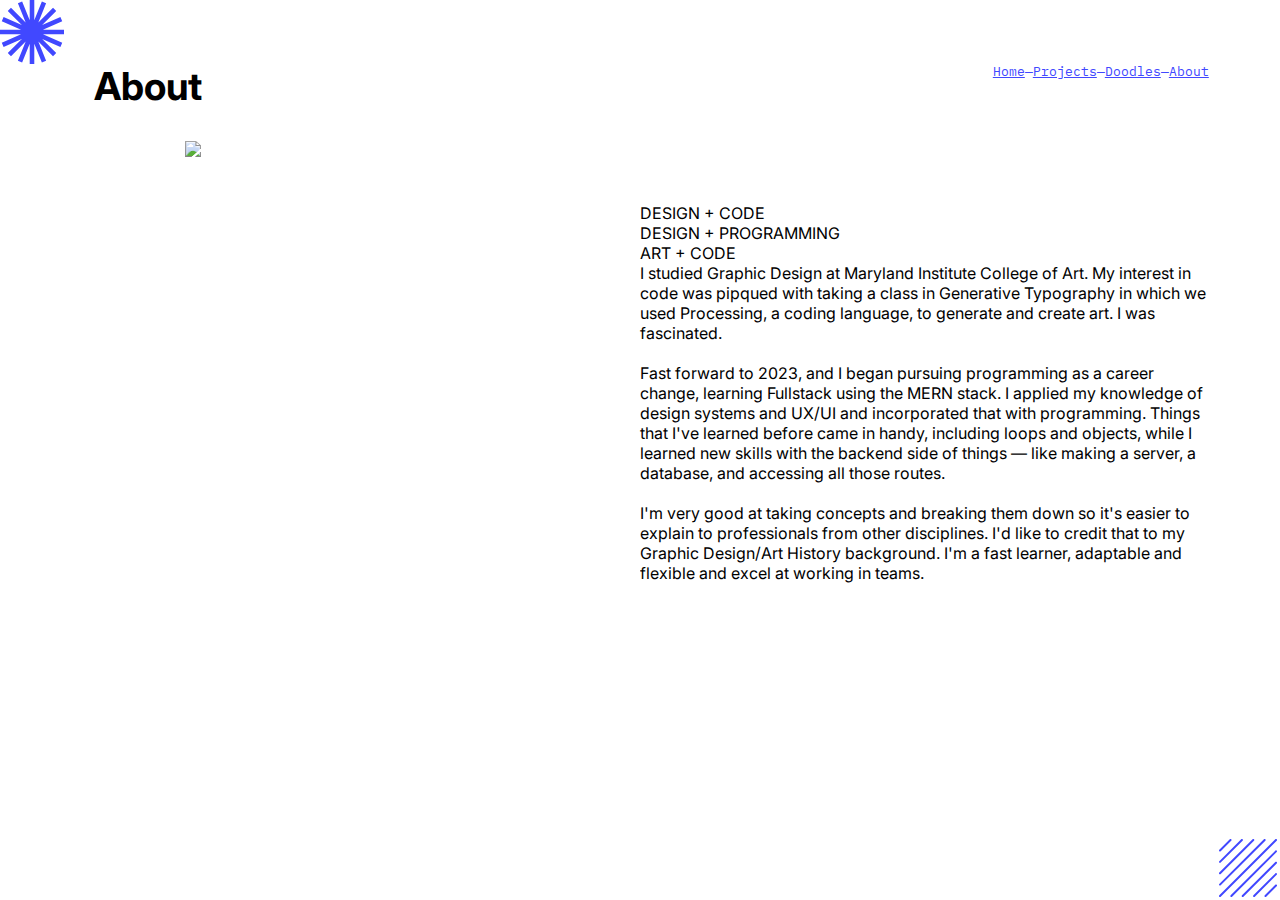
==== about.html @ 53359a03 "edited atm-exercise" ====
<!DOCTYPE html>
<html lang="en">
<head>
    <meta charset="UTF-8">
    <meta name="viewport" content="width=device-width, initial-scale=1.0">
    <!--GOOGLE FONTS IMPORT-->
    <link rel="preconnect" href="https://fonts.googleapis.com">
    <link rel="preconnect" href="https://fonts.gstatic.com" crossorigin>
    <link href="https://fonts.googleapis.com/css2?family=Inter:wght@400;500&display=swap" rel="stylesheet">
    
    <!--CSS Local-->
    <link rel="stylesheet" href="./css-js/styles.css">



    <title>Janet Shim Portfolio</title>

</head>
<body>
<!--NAV BAR-->
    <div class="container">
		<header>
		  <nav>
			<a href="/">Home</a>—<a href="/projects.html">Projects</a>—<a href="/processing.html">Doodles</a>—<a href="/about.html">About</a>
		  </nav>
		</header>
	  </div>
          <!--HERO IMAGE/LANDING PAGE MAIN GRAPHIC-->
    <img src="./images/asterisk.svg" class="logo-top">
    <img src="./images/213.svg" class="logo-bottom">
    <main>
      <h2 class="page-title selected-work">About</h2>
      <img src="images/janet-test.png" class="profile-image">
      <div class="aboutme">
        DESIGN + CODE
        <br />
        DESIGN + PROGRAMMING
        <br />
        ART + CODE
        <br />
        
        I studied Graphic Design at Maryland Institute College of Art. My interest in code was pipqued with taking a class in Generative Typography in which we used Processing, a coding language, to generate and create art. I was fascinated. 
        
        <br />
        <br />
        Fast forward to 2023, and I began pursuing programming as a career change, learning Fullstack using the MERN stack. I applied my knowledge of design systems and UX/UI and incorporated that with programming. Things that I've learned before came in handy, including loops and objects, while I learned new skills with the backend side of things — like making a server, a database, and accessing all those routes. 

        <br />
        <br />
        I'm very good at taking concepts and breaking them down so it's easier to explain to professionals from other disciplines. I'd like to credit that to my Graphic Design/Art History background. I'm a fast learner, adaptable and flexible and excel at working in teams.
      </div>
    </main>
    
</body>
</html>
---- css-js/styles.css ----
@import url('https://fonts.googleapis.com/css2?family=IBM+Plex+Mono&display=swap');
@import url('https://fonts.googleapis.com/css2?family=Inter:wght@400;500&display=swap');

/* body {
  background-image: url(../images/background-image/Shapes\ 2.svg);
  background-repeat: no-repeat;
  background-size: 100vw;
} */

.logo-top {
    position: fixed;
    top: 0;
    left: 0;
    width: 5%;
    height: auto;
    transition: transform .7s ease-in-out;
}

.logo-top:hover {
  transform: rotate(360deg);
}

.logo-bottom {
    position: fixed;
    bottom: 0;
    right: 0;
    width: 5%;
    height: auto;
    transition: transform 0.6s;
    transform-style: preserve-3d;
}

.logo-bottom:hover {
  transition: 0.9s;
  transform: rotateY(180deg);
}

.profile-image {
  display: block;
  margin-right: auto;
  margin-left: auto;
  width: 80%;
  height: auto;

}

main {
    margin: 5%; /* Use percentage for margin */
}

nav {
    font-family: 'IBM Plex Mono', sans-serif;
    font-size: small;
    margin: 0;
    position: absolute;
    right: 5%;
    color: #4148FF;
    z-index: 3;
}

nav a {
    color:#4148FF;
}

h1 {
    font-size: 8vw; /* Use vw for font size */
    line-height: 1em; /* Adjust line height as needed */
    font-family: 'Inter', sans-serif;
    font-weight: 500;
    text-decoration: underline 0.5px;
    margin-bottom: 2%;
}

h2 {
    font-size: 3vw;
    font-family: 'Inter', sans-serif;
}

.container {
    position: relative;
}

.floating-image-1 {
    position: absolute;
    top: 33%;
    left: 13%;
    width: 5%; /* Use percentage for width */
    height: auto; /* Use percentage for height */
    z-index: 2; /* Set a higher z-index to overlay the text */
}

.floating-image-2 {
    position: absolute;
    top: 45%;
    left: 9%;
    width: 6%; /* Use percentage for width */
    height: auto; /* Use percentage for height */
    z-index: 2; /* Set a higher z-index to overlay the text */
}

.floating-image-3 {
    position: absolute;
    top: 82%;
    left: 25%;
    width: 2%; /* Use percentage for width */
    height: auto; /* Use percentage for height */
    z-index: 2; /* Set a higher z-index to overlay the text */
}

.floating-image-4 {
    position: absolute;
    top: 75%;
    left: 43%;
    width: 7%; 
    height: auto; /* Use percentage for height */
    z-index: 2; /* Set a higher z-index to overlay the text */
}

.floating-image-5 {
  position: absolute;
  top: 50%;
  left: 50%;
  z-index: 0;
  transition: transform .7s ease-in-out;
}

.floating-image-5:hover {
  transform: rotate(360deg);
}

.heading {
    position: relative; /* Make the text a stacking context */
    z-index: 1; /* Set a lower z-index than the image */
}

.subheading {
    font-family: 'Inter', sans-serif;
    color: #646464;
    font-size: 0.7vw;
}

.description {
    font-family: 'Inter', sans-serif;
    font-size: larger;
    margin-left: 55%;
    margin-top: 5%;
}

.aboutme {
  margin-top: 2%;
  padding: 2%;
  padding-left: 50%;
  width: 50%;
  font-family: 'Inter', sans-serif;
}

.project-link {
	overflow-wrap: break-word;
	word-wrap: break-word;
	-ms-word-break: break-all;
	word-break: break-all;
	word-break: break-word;
	-ms-hyphens: auto;
	-moz-hyphens: auto;
	-webkit-hyphens: auto;
	hyphens: auto;
  }
  
  .page-title {
	text-align: left;
	padding-left: 2%;
  }

  .page-subtitle {
    font-family: 'Inter', sans-serif;
    text-align: left;
    padding-left: 2%;
  }
  
  .project-list {
	text-align: center;
	list-style: none;
	margin: 0;
	padding: 1%;
	display: flex;
	flex-wrap: wrap;
	text-align: center;
	margin-top: 2%;
	display: flex;
  }

  /* .project-list.doodles li{
	flex-basis:1%
  } */

  .project-title {
    margin: 0;
    margin-top: 2%
  }
  
  .project-list li {
	width: 30%;
  padding: 1%;
  }

  .readme {
	padding-left: 20px;
  }
  
  .project-list a {
	padding: 0px;
	padding: 0;
	display: block;
	text-decoration: none;
  }
  
  .project-list .title {
	font-style: bolder;
	text-decoration: underline;
  font-family: 'IBM Plex Mono', sans-serif;
  }

  .project-list .subtitle {
  font-family: 'IBM Plex Mono', sans-serif;
	font-size: smaller;
	font-style: italic;
  }
  
  .project-list .project-meta {
	margin-top: 1%;
  }
  
  .project-list img {
	width: 100%;
	display: block;
  }
  
  .doodles-list {
	text-align: center;
	list-style: none;
	margin: 0;
	padding: 0;
	padding-left: 20px;
	display: flex;
	flex-wrap: wrap;
	text-align: left;
	text-align: center;
	margin-top: 50px;
	justify-content: flex-start;
	display: flex;
  }

  .doodles-list li {
	list-style: none;
	padding: 0;
	margin: 0 0 0 0.25%;
	flex-basis: 11%;
  }
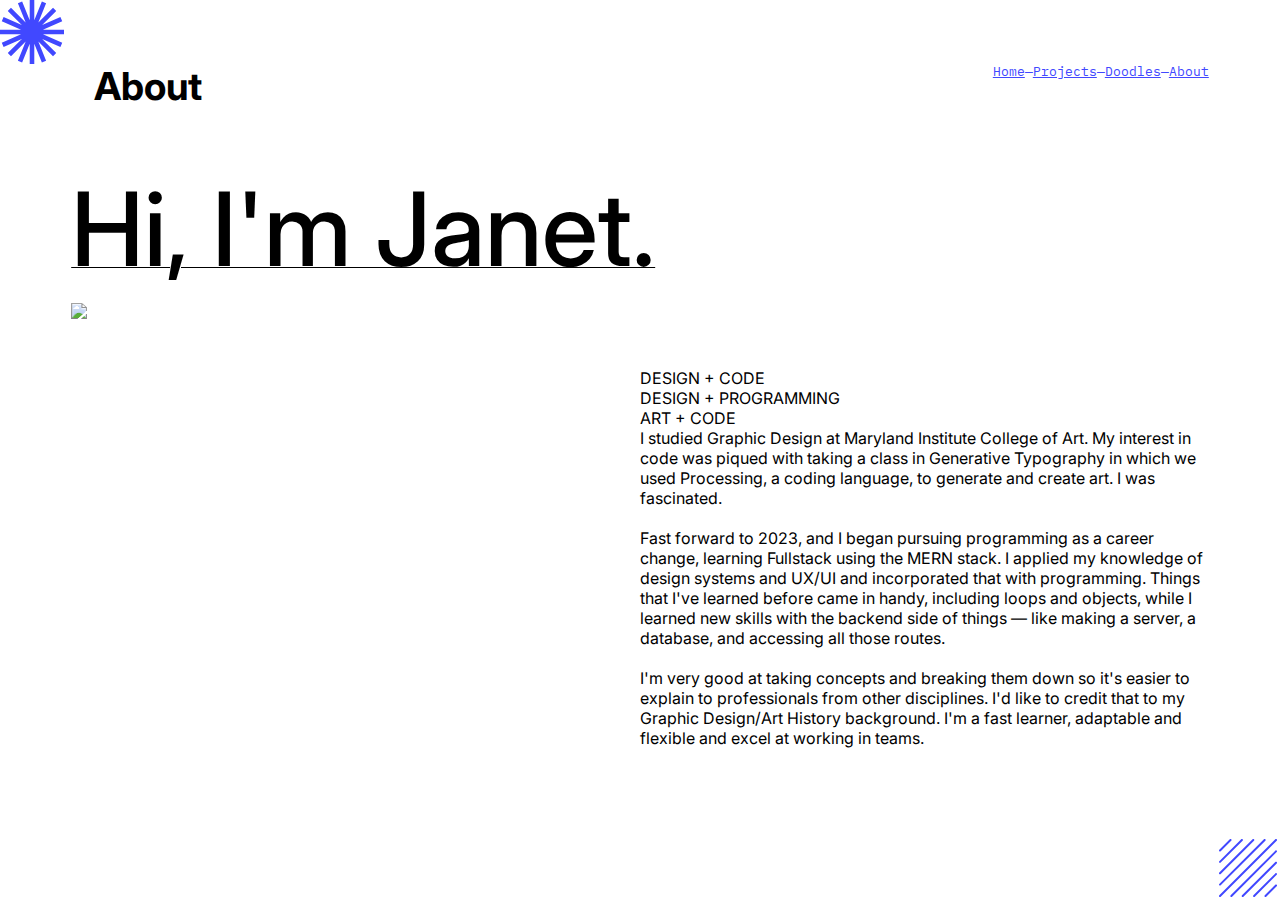
==== commit 56137734: "edited about page" ====
--- a/about.html
+++ b/about.html
@@ -30,7 +30,12 @@
     <img src="./images/213.svg" class="logo-bottom">
     <main>
       <h2 class="page-title selected-work">About</h2>
-      <img src="images/janet-test.png" class="profile-image">
+      <div class="container">
+        <h1>Hi, I'm Janet.</h1>
+        <div class="page-image">
+          <img src="images/janet.png" class="floating-image-6">
+        </div>
+      </div>
       <div class="aboutme">
         DESIGN + CODE
         <br />
@@ -39,7 +44,7 @@
         ART + CODE
         <br />
         
-        I studied Graphic Design at Maryland Institute College of Art. My interest in code was pipqued with taking a class in Generative Typography in which we used Processing, a coding language, to generate and create art. I was fascinated. 
+        I studied Graphic Design at Maryland Institute College of Art. My interest in code was piqued with taking a class in Generative Typography in which we used Processing, a coding language, to generate and create art. I was fascinated. 
         
         <br />
         <br />
--- a/css-js/styles.css
+++ b/css-js/styles.css
@@ -48,6 +48,11 @@
     margin: 5%; /* Use percentage for margin */
 }
 
+a, a:visited  {
+  color:#4148FF;
+}
+
+
 nav {
     font-family: 'IBM Plex Mono', sans-serif;
     font-size: small;
@@ -76,6 +81,12 @@
     font-family: 'Inter', sans-serif;
 }
 
+h3 {
+  font-size: 2vw;
+  font-family: 'Inter', sans-serif;
+  margin-top: 0.75%;
+  margin-bottom: 0.75%;
+}
 .container {
     position: relative;
 }
@@ -141,7 +152,7 @@
 
 .description {
     font-family: 'Inter', sans-serif;
-    font-size: larger;
+    font-size: medium;
     margin-left: 55%;
     margin-top: 5%;
 }
@@ -176,6 +187,25 @@
     text-align: left;
     padding-left: 2%;
   }
+
+  .page-subtitle-2 {
+    font-family: 'IBM Plex Mono', sans-serif;
+    text-align: left;
+    padding-left: 2%;
+    color: #4148FF
+  }
+
+  .page-image img {
+    align-items: center;
+    width: 35%;
+    height: auto;
+  }
+
+  .page-description {
+    font-family: 'Inter', sans-serif;
+    font-size: medium;
+    margin-left: 55%;
+  }
   
   .project-list {
 	text-align: center;
@@ -199,7 +229,7 @@
   }
   
   .project-list li {
-	width: 30%;
+	width: 31%;
   padding: 1%;
   }
 
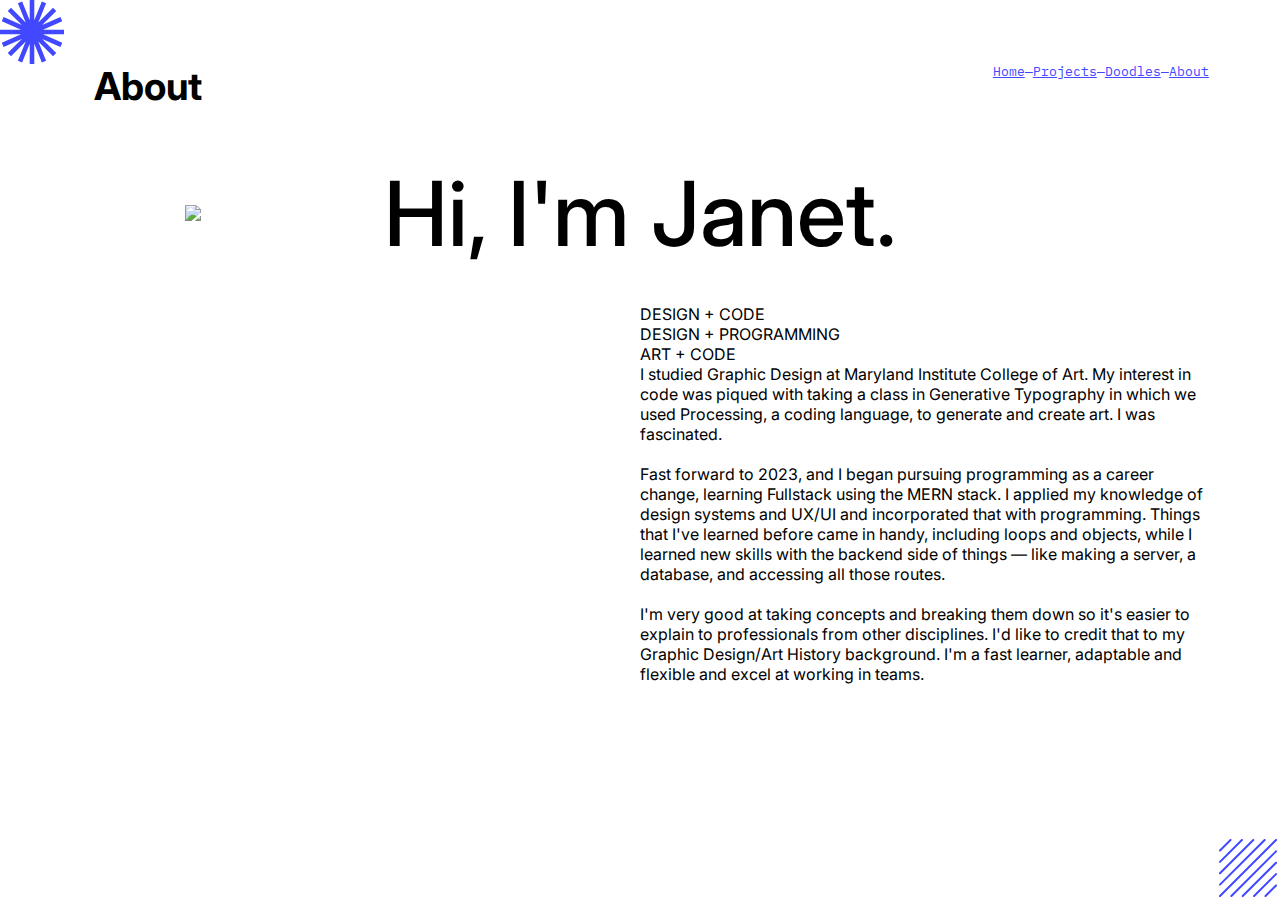
==== commit d8020b57: "fixed css" ====
--- a/about.html
+++ b/about.html
@@ -31,7 +31,7 @@
     <main>
       <h2 class="page-title selected-work">About</h2>
       <div class="container">
-        <h1>Hi, I'm Janet.</h1>
+        <h1 class="imjanet">Hi, I'm Janet.</h1>
         <div class="page-image">
           <img src="images/janet.png" class="floating-image-6">
         </div>
--- a/css-js/styles.css
+++ b/css-js/styles.css
@@ -67,13 +67,22 @@
     color:#4148FF;
 }
 
-h1 {
+.heading {
     font-size: 8vw; /* Use vw for font size */
     line-height: 1em; /* Adjust line height as needed */
     font-family: 'Inter', sans-serif;
     font-weight: 500;
     text-decoration: underline 0.5px;
     margin-bottom: 2%;
+}
+
+h1 {
+  font-size: 7vw; /* Use vw for font size */
+  line-height: 1em; /* Adjust line height as needed */
+  font-family: 'Inter', sans-serif;
+  font-weight: 500;
+  margin-bottom: 2%;
+  text-align: center;
 }
 
 h2 {
@@ -137,6 +146,15 @@
 
 .floating-image-5:hover {
   transform: rotate(360deg);
+}
+
+.floating-image-6 {
+  position: absolute;
+  top: 40%;
+  left: 10%;
+  width: 70%;
+  height: auto;
+  z-index: -1;
 }
 
 .heading {
@@ -229,7 +247,7 @@
   }
   
   .project-list li {
-	width: 31%;
+	width: 23%; /* change to 31% if there isn't enough projects/thumbnails */
   padding: 1%;
   }
 
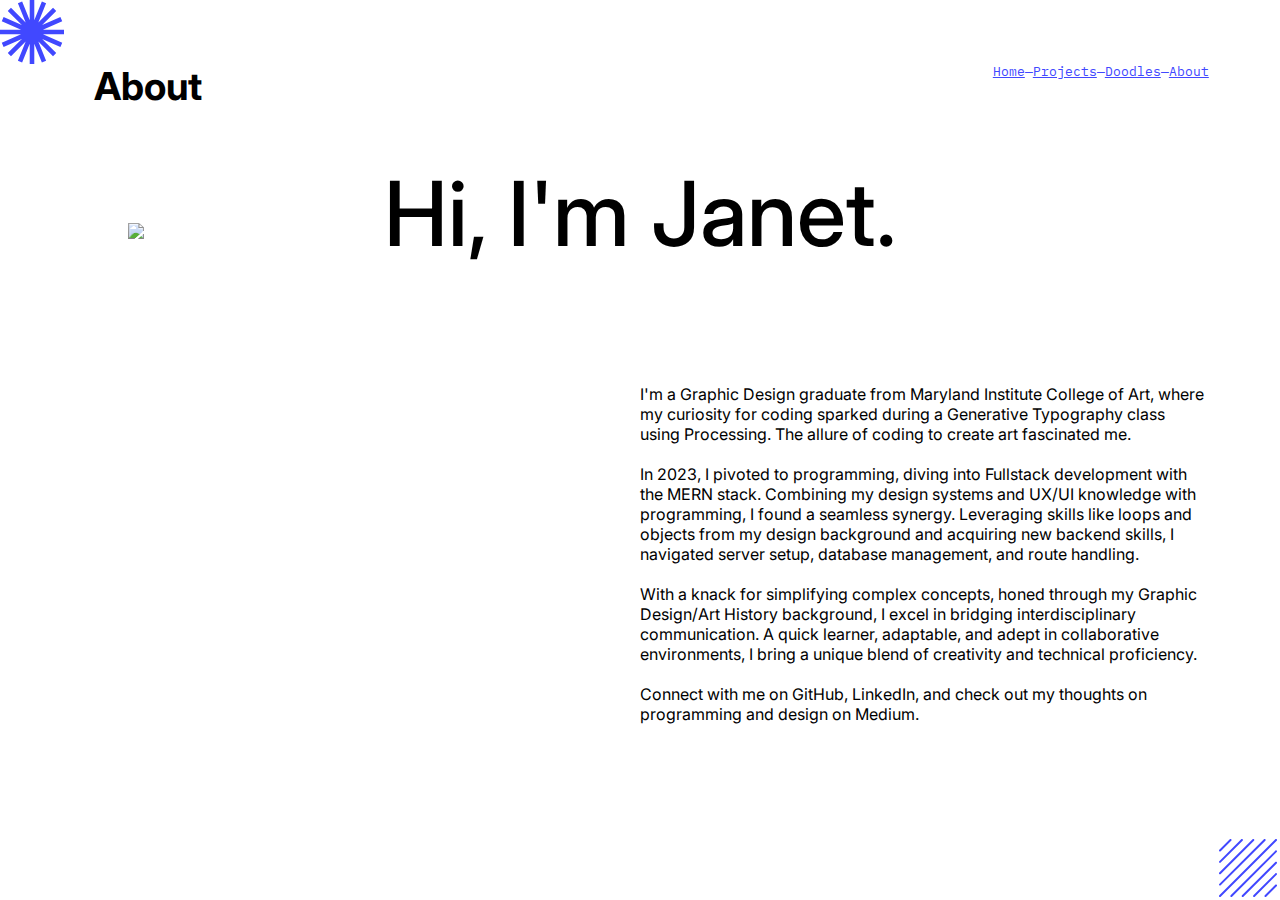
==== commit d0ea1ce7: "edited about" ====
--- a/about.html
+++ b/about.html
@@ -37,23 +37,15 @@
         </div>
       </div>
       <div class="aboutme">
-        DESIGN + CODE
-        <br />
-        DESIGN + PROGRAMMING
-        <br />
-        ART + CODE
-        <br />
-        
-        I studied Graphic Design at Maryland Institute College of Art. My interest in code was piqued with taking a class in Generative Typography in which we used Processing, a coding language, to generate and create art. I was fascinated. 
-        
-        <br />
-        <br />
-        Fast forward to 2023, and I began pursuing programming as a career change, learning Fullstack using the MERN stack. I applied my knowledge of design systems and UX/UI and incorporated that with programming. Things that I've learned before came in handy, including loops and objects, while I learned new skills with the backend side of things — like making a server, a database, and accessing all those routes. 
-
-        <br />
-        <br />
-        I'm very good at taking concepts and breaking them down so it's easier to explain to professionals from other disciplines. I'd like to credit that to my Graphic Design/Art History background. I'm a fast learner, adaptable and flexible and excel at working in teams.
-      </div>
+      <br /> <br />
+      <br /> <br />
+      I'm a Graphic Design graduate from Maryland Institute College of Art, where my curiosity for coding sparked during a Generative Typography class using Processing. The allure of coding to create art fascinated me.
+      <br /> <br />
+      In 2023, I pivoted to programming, diving into Fullstack development with the MERN stack. Combining my design systems and UX/UI knowledge with programming, I found a seamless synergy. Leveraging skills like loops and objects from my design background and acquiring new backend skills, I navigated server setup, database management, and route handling.
+      <br /> <br />
+      With a knack for simplifying complex concepts, honed through my Graphic Design/Art History background, I excel in bridging interdisciplinary communication. A quick learner, adaptable, and adept in collaborative environments, I bring a unique blend of creativity and technical proficiency.
+      <br /> <br />
+      Connect with me on GitHub, LinkedIn, and check out my thoughts on programming and design on Medium.
     </main>
     
 </body>
--- a/css-js/styles.css
+++ b/css-js/styles.css
@@ -76,13 +76,21 @@
     margin-bottom: 2%;
 }
 
+.imjanet {
+    font-size: 7vw; /* Use vw for font size */
+    line-height: 1em; /* Adjust line height as needed */
+    font-family: 'Inter', sans-serif;
+    font-weight: 500;
+    margin-bottom: 2%;
+    text-align: center;
+}
+
 h1 {
   font-size: 7vw; /* Use vw for font size */
   line-height: 1em; /* Adjust line height as needed */
   font-family: 'Inter', sans-serif;
   font-weight: 500;
   margin-bottom: 2%;
-  text-align: center;
 }
 
 h2 {
@@ -150,9 +158,9 @@
 
 .floating-image-6 {
   position: absolute;
-  top: 40%;
-  left: 10%;
-  width: 70%;
+  top: 60%;
+  left: 5%;
+  width: 60%;
   height: auto;
   z-index: -1;
 }
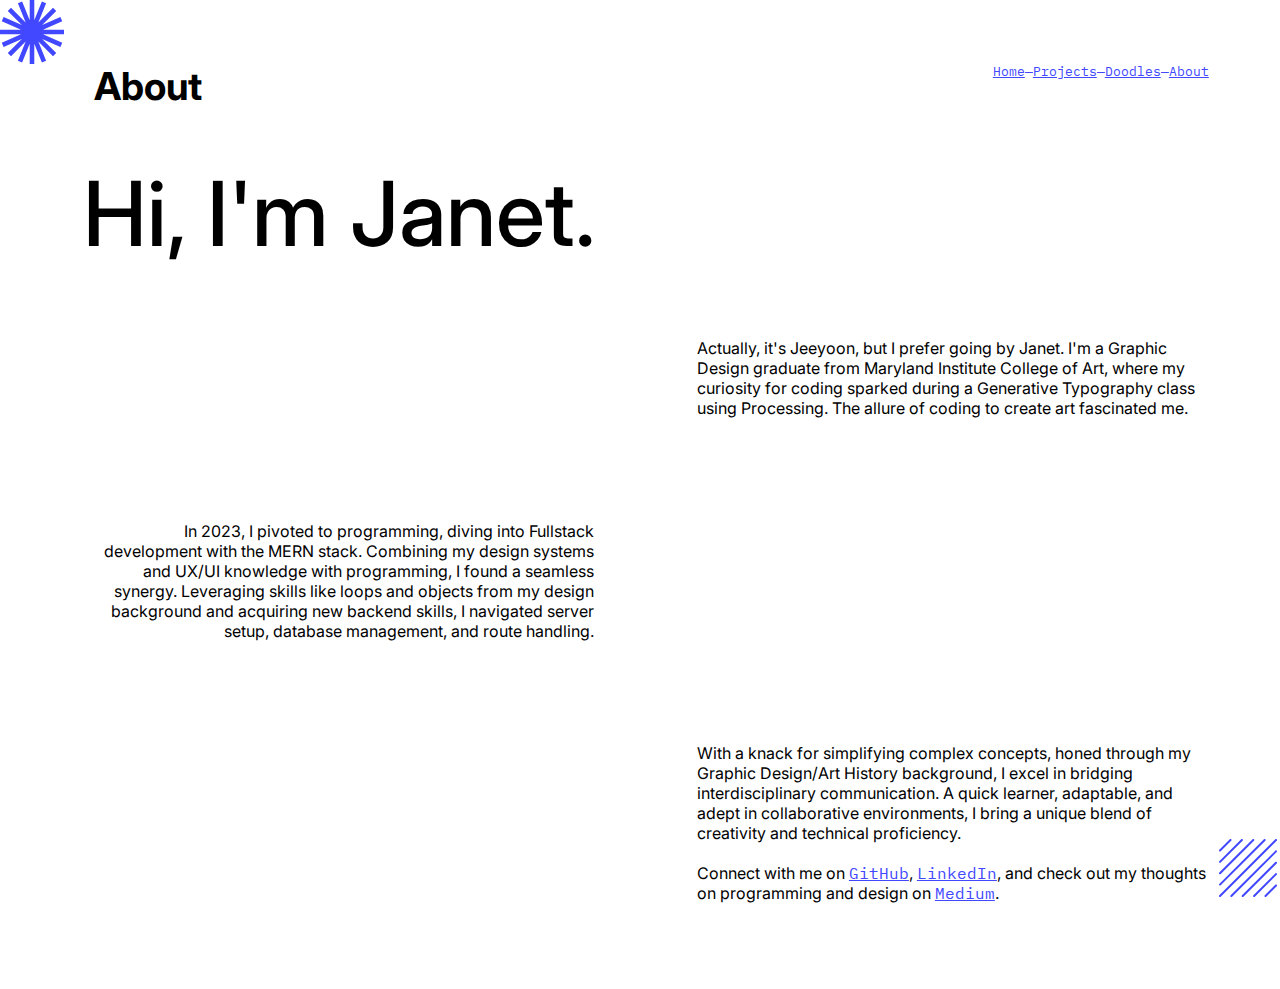
==== commit 6422bc89: "sixth commit, added html pages, fixed links/css." ====
--- a/about.html
+++ b/about.html
@@ -7,7 +7,7 @@
     <link rel="preconnect" href="https://fonts.googleapis.com">
     <link rel="preconnect" href="https://fonts.gstatic.com" crossorigin>
     <link href="https://fonts.googleapis.com/css2?family=Inter:wght@400;500&display=swap" rel="stylesheet">
-    
+    <link rel="shortcut icon" type="image/x-icon" href="./images/favicon.ico" />
     <!--CSS Local-->
     <link rel="stylesheet" href="./css-js/styles.css">
 
@@ -33,19 +33,21 @@
       <div class="container">
         <h1 class="imjanet">Hi, I'm Janet.</h1>
         <div class="page-image">
-          <img src="images/janet.png" class="floating-image-6">
+          <!-- <img src="images/janet.png" class="floating-image-6"> -->
         </div>
       </div>
+
       <div class="aboutme">
-      <br /> <br />
-      <br /> <br />
-      I'm a Graphic Design graduate from Maryland Institute College of Art, where my curiosity for coding sparked during a Generative Typography class using Processing. The allure of coding to create art fascinated me.
-      <br /> <br />
+        Actually, it's Jeeyoon, but I prefer going by Janet. I'm a Graphic Design graduate from Maryland Institute College of Art, where my curiosity for coding sparked during a Generative Typography class using Processing. The allure of coding to create art fascinated me.
+      </div>
+      <div class="actually">
       In 2023, I pivoted to programming, diving into Fullstack development with the MERN stack. Combining my design systems and UX/UI knowledge with programming, I found a seamless synergy. Leveraging skills like loops and objects from my design background and acquiring new backend skills, I navigated server setup, database management, and route handling.
-      <br /> <br />
+      </div>
+      <div class="aboutme">
       With a knack for simplifying complex concepts, honed through my Graphic Design/Art History background, I excel in bridging interdisciplinary communication. A quick learner, adaptable, and adept in collaborative environments, I bring a unique blend of creativity and technical proficiency.
       <br /> <br />
-      Connect with me on GitHub, LinkedIn, and check out my thoughts on programming and design on Medium.
+      Connect with me on <a href="https://github.com/jeeyoonshim">GitHub</a>, <a href="https://www.linkedin.com/in/jeeyoon-shim-81900426b/">LinkedIn</a>, and check out my thoughts on programming and design on <a href="">Medium</a>.
+      </div>
     </main>
     
 </body>
--- a/css-js/styles.css
+++ b/css-js/styles.css
@@ -50,6 +50,7 @@
 
 a, a:visited  {
   color:#4148FF;
+  font-family: 'IBM Plex Mono', sans-serif;
 }
 
 
@@ -82,7 +83,8 @@
     font-family: 'Inter', sans-serif;
     font-weight: 500;
     margin-bottom: 2%;
-    text-align: center;
+    text-align: left;
+    padding-left: 1%;
 }
 
 h1 {
@@ -104,6 +106,7 @@
   margin-top: 0.75%;
   margin-bottom: 0.75%;
 }
+
 .container {
     position: relative;
 }
@@ -183,11 +186,20 @@
     margin-top: 5%;
 }
 
+.actually {
+  margin-top: 5%;
+  padding: 2%;
+  padding-left: 1%;
+  width: 45%;
+  font-family: 'Inter', sans-serif;
+  text-align: right;
+}
+
 .aboutme {
-  margin-top: 2%;
+  margin-top: 5%;
   padding: 2%;
-  padding-left: 50%;
-  width: 50%;
+  padding-left: 55%;
+  width: 45%;
   font-family: 'Inter', sans-serif;
 }
 
@@ -222,15 +234,23 @@
   }
 
   .page-image img {
-    align-items: center;
+    float: left;
     width: 35%;
     height: auto;
+    margin-left: 2%;
+    margin-top: 2%;
+    border: solid 0.5px #4148FF;
   }
 
   .page-description {
     font-family: 'Inter', sans-serif;
     font-size: medium;
     margin-left: 55%;
+    margin-top: 3%;
+  }
+
+  strong {
+    color: #4148FF;
   }
   
   .project-list {
@@ -289,6 +309,7 @@
   .project-list img {
 	width: 100%;
 	display: block;
+  border: solid 0.5px #4148FF;
   }
   
   .doodles-list {
@@ -306,6 +327,10 @@
 	display: flex;
   }
 
+  .doodles-list img {
+    border: solid 0.5px #4148FF;
+  }
+
   .doodles-list li {
 	list-style: none;
 	padding: 0;
